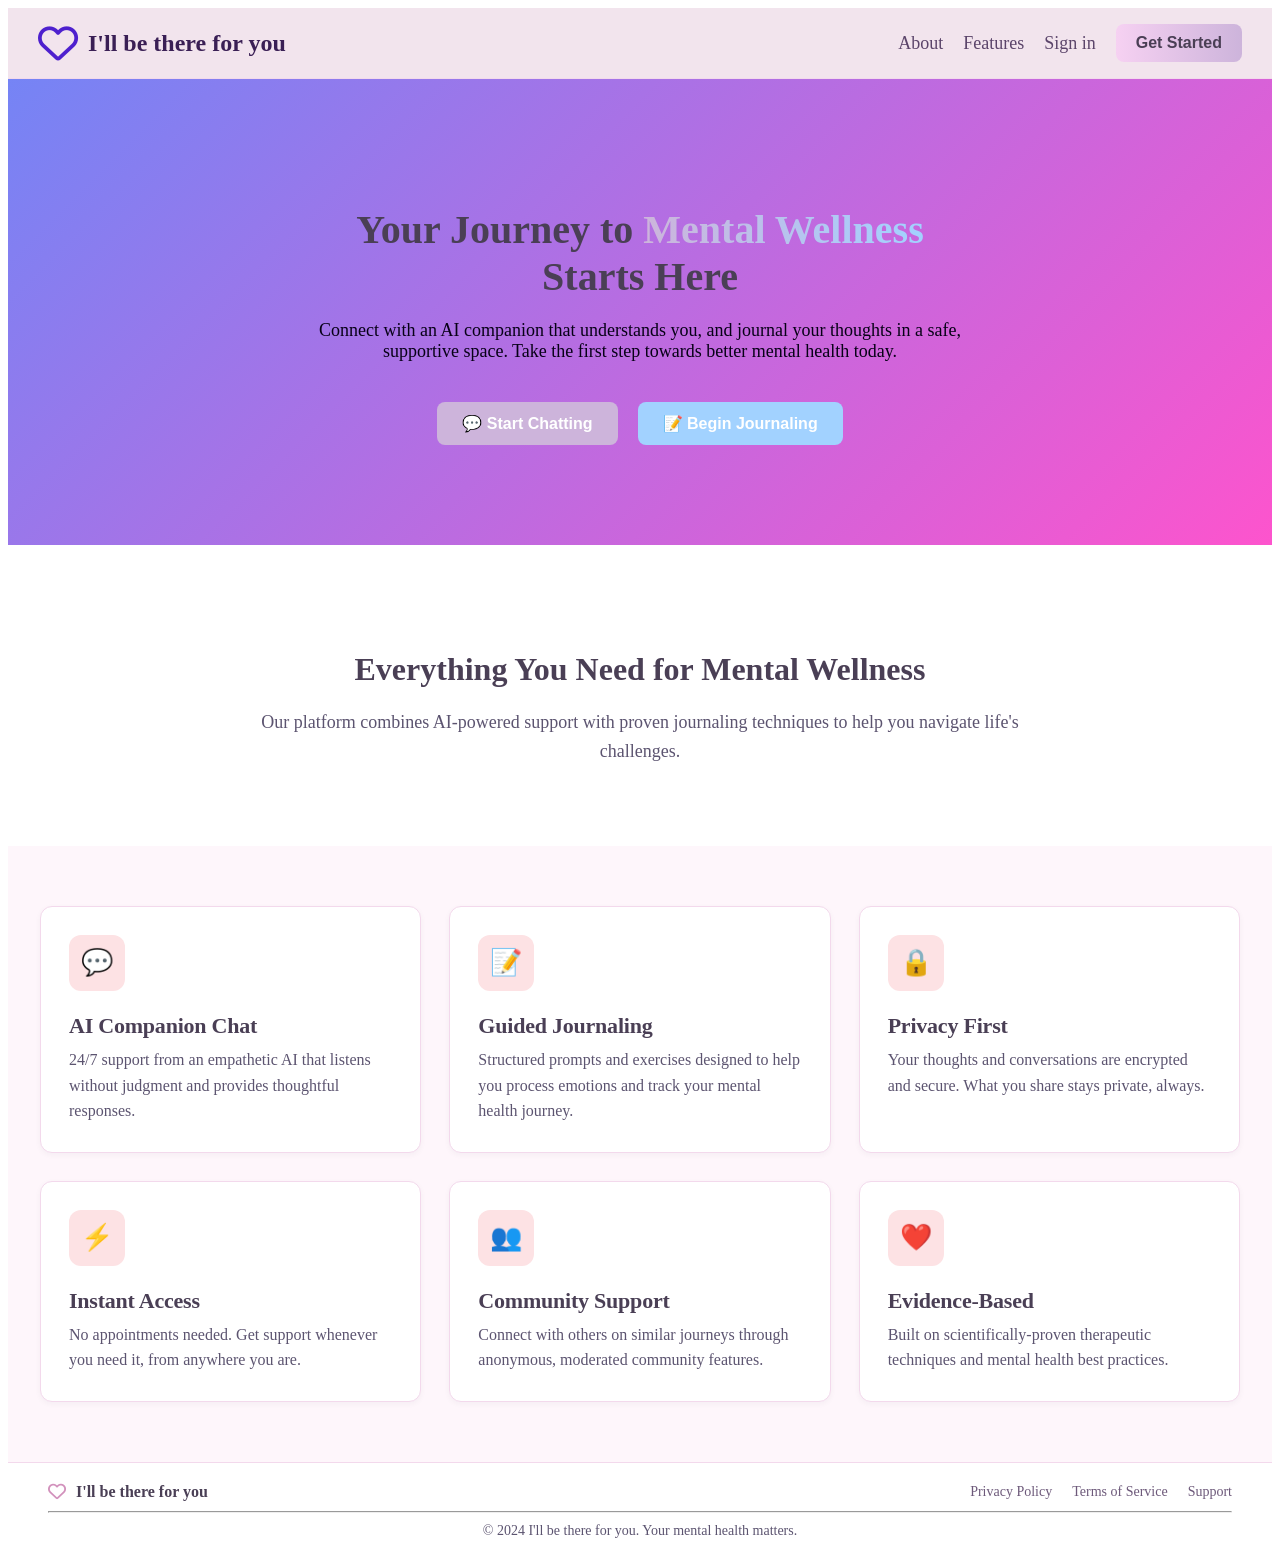
==== index.html @ af9c7880 "Add files via upload initial commit" ====
<!DOCTYPE html>
<html lang="en">
<head>
  <meta charset="UTF-8">
  <meta name="viewport" content="width=device-width, initial-scale=1.0">
  <title>I'll be there for you</title>
  <link rel="stylesheet" href="https://cdnjs.cloudflare.com/ajax/libs/font-awesome/6.4.0/css/all.min.css">
  <link rel="stylesheet" href="styles.css">
</head>
<body>
  <div class="topbar">
    <div class="heading">
      <i class="fa-regular fa-heart"></i>
      <h2>I'll be there for you</h2>
    </div>
    <div class="nav">
      <h3>About</h3>
      <h3>Features</h3>
      <h3>Sign in</h3>
      <button class="btn">Get Started</button>
    </div>
  </div>
  <div class="hero">
  <h1>Your Journey to <span>Mental Wellness</span><br>Starts Here</h1>
  <p>
    Connect with an AI companion that understands you, and journal your thoughts 
    in a safe, supportive space. Take the first step towards better mental health today.
  </p>
  <div class="hero-buttons">
<button class="chat-btn" onclick="window.location.href='chat.html'">💬 Start Chatting</button>
<button class="journal-btn" onclick="window.location.href='journal.html'">📝 Begin Journaling</button>
  </div>
</div>
<div class="section">
  <h2>Everything You Need for Mental Wellness</h2>
  <p>
    Our platform combines AI-powered support with proven journaling techniques 
    to help you navigate life's challenges.
  </p>
</div>
<div class="features-section">
  <div class="features">
    <div class="feature-card">
      <div class="icon">💬</div>
      <h3>AI Companion Chat</h3>
      <p>24/7 support from an empathetic AI that listens without judgment and provides thoughtful responses.</p>
    </div>
    <div class="feature-card">
      <div class="icon">📝</div>
      <h3>Guided Journaling</h3>
      <p>Structured prompts and exercises designed to help you process emotions and track your mental health journey.</p>
    </div>
    <div class="feature-card">
      <div class="icon">🔒</div>
      <h3>Privacy First</h3>
      <p>Your thoughts and conversations are encrypted and secure. What you share stays private, always.</p>
    </div>
    <div class="feature-card">
      <div class="icon">⚡</div>
      <h3>Instant Access</h3>
      <p>No appointments needed. Get support whenever you need it, from anywhere you are.</p>
    </div>
    <div class="feature-card">
      <div class="icon">👥</div>
      <h3>Community Support</h3>
      <p>Connect with others on similar journeys through anonymous, moderated community features.</p>
    </div>
    <div class="feature-card">
      <div class="icon">❤️</div>
      <h3>Evidence-Based</h3>
      <p>Built on scientifically-proven therapeutic techniques and mental health best practices.</p>
    </div>
  </div>
</div>
<footer>
  <div class="footer-container">
    <div class="footer-left">
      <i class="fa-regular fa-heart"></i>
      <span class="footer-title">I'll be there for you</span>
    </div>
    <div class="footer-links">
      <a href="#">Privacy Policy</a>
      <a href="#">Terms of Service</a>
      <a href="#">Support</a>
    </div>
  </div>
  <hr />
  <div class="footer-bottom">
    © 2024 I'll be there for you. Your mental health matters.
  </div>
</footer>


</body>
</html>
---- styles.css ----
/* Topbar */
.topbar {
  display: flex;
  align-items: center;
  justify-content: space-between;
  padding: 15px 30px;
  background: #f2e4ed; 
  border-bottom: 1px solid #f3d9ec;
}

.heading {
  display: flex;
  align-items: center;
  gap: 10px;
}

.heading i {
  color: #4e20ce; /* pastel purple-pink */
  font-size: 40px;
}

.heading h2 {
  margin: 0;
  font-size: 24px;
  font-weight: 600;
  color: #3a1f55;
}

.nav {
  display: flex;
  align-items: center;
  gap: 20px;
}

.nav h3 {
  margin: 0;
  font-size: 18px;
  font-weight: normal;
  cursor: pointer;
  color: #5b446a;
}

.nav h3:hover {
  color: #d291bc;
}

.btn {
  background: linear-gradient(90deg, #f6d1f2, #cdb4db);
  color: #4a3f55;
  font-size: 16px;
  font-weight: bold;
  border: none;
  padding: 10px 20px;
  border-radius: 8px;
  cursor: pointer;
  transition: transform 0.2s ease, opacity 0.2s ease;
}

.btn:hover {
  transform: translateY(-2px);
  opacity: 0.9;
}

/* Hero */
.hero {
  text-align: center;
  padding: 100px 20px;
  background: linear-gradient(135deg, #7584f5, #fd54cd);
}

.hero h1 {
  font-size: 40px;
  font-weight: 700;
  margin-bottom: 20px;
  color: #4a3f55;
}

.hero h1 span {
  background: linear-gradient(90deg, #cdb4db, #a2d2ff);
  -webkit-background-clip: text;
  -webkit-text-fill-color: transparent;
}

.hero p {
  font-size: 18px;
  color: #070117;
  max-width: 700px;
  margin: 0 auto 40px;
}

.hero-buttons {
  display: flex;
  justify-content: center;
  gap: 20px;
}

.chat-btn {
  background: #cdb4db;
  color: #fff;
  font-size: 16px;
  font-weight: bold;
  border: none;
  padding: 12px 25px;
  border-radius: 8px;
  cursor: pointer;
  transition: transform 0.2s ease, opacity 0.2s ease;
}

.chat-btn:hover {
  transform: translateY(-2px);
  opacity: 0.9;
}

.journal-btn {
  background: #a2d2ff;
  color: #fff;
  font-size: 16px;
  font-weight: bold;
  border: none;
  padding: 12px 25px;
  border-radius: 8px;
  cursor: pointer;
  transition: transform 0.2s ease, opacity 0.2s ease;
}

.journal-btn:hover {
  transform: translateY(-2px);
  opacity: 0.9;
}

/* Section */
.section {
  text-align: center;
  padding: 80px 20px;
  background: #fff;
}

.section h2 {
  font-size: 32px;
  font-weight: 700;
  color: #4a3f55;
  margin-bottom: 20px;
}

.section p {
  font-size: 18px;
  color: #5c5470;
  max-width: 800px;
  margin: 0 auto;
  line-height: 1.6;
}

/* Features */
.features-section {
  background: #fef6fb;
  padding: 60px 16px;
}

.features {
  max-width: 1200px;
  margin: 0 auto;
  display: grid;
  grid-template-columns: repeat(3, minmax(0, 1fr));
  gap: 28px;
}

@media (max-width: 1024px) {
  .features { grid-template-columns: repeat(2, minmax(0, 1fr)); }
}
@media (max-width: 640px) {
  .features { grid-template-columns: 1fr; }
}

.feature-card {
  background: #fff;
  border: 1px solid #f3d9ec;
  border-radius: 12px;
  padding: 28px;
  box-shadow: 0 2px 6px rgba(16, 24, 40, 0.04);
  transition: transform .18s ease, box-shadow .18s ease;
}
.feature-card:hover {
  transform: translateY(-3px);
  box-shadow: 0 6px 16px rgba(16, 24, 40, 0.08);
}

.feature-card .icon {
  width: 56px;
  height: 56px;
  border-radius: 12px;
  display: inline-flex;
  align-items: center;
  justify-content: center;
  font-size: 26px;
  margin-bottom: 14px;
  background: #fde2e4;
  color: #6d597a;
}

.feature-card h3 {
  margin: 8px 0 8px;
  font-size: 22px;
  font-weight: 700;
  color: #4a3f55;
  letter-spacing: -0.01em;
}

.feature-card p {
  margin: 0;
  font-size: 16px;
  line-height: 1.6;
  color: #5c5470;
}

/* Footer */
footer {
  background-color: #fff;
  padding: 20px 40px;
  border-top: 1px solid #f3d9ec;
}

.footer-container {
  display: flex;
  justify-content: space-between;
  align-items: center;
  margin-bottom: 10px;
}

.footer-left {
  display: flex;
  align-items: center;
  gap: 10px;
}

.footer-left i {
  color: #d291bc;
  font-size: 18px;
}

.footer-title {
  font-weight: bold;
  color: #4a3f55;
  font-size: 16px;
}

.footer-links {
  display: flex;
  gap: 20px;
}

.footer-links a {
  text-decoration: none;
  color: #6d597a;
  font-size: 14px;
}

.footer-links a:hover {
  text-decoration: underline;
}

.footer-bottom {
  text-align: center;
  font-size: 14px;
  color: #5c5470;
  margin-top: 10px;
}
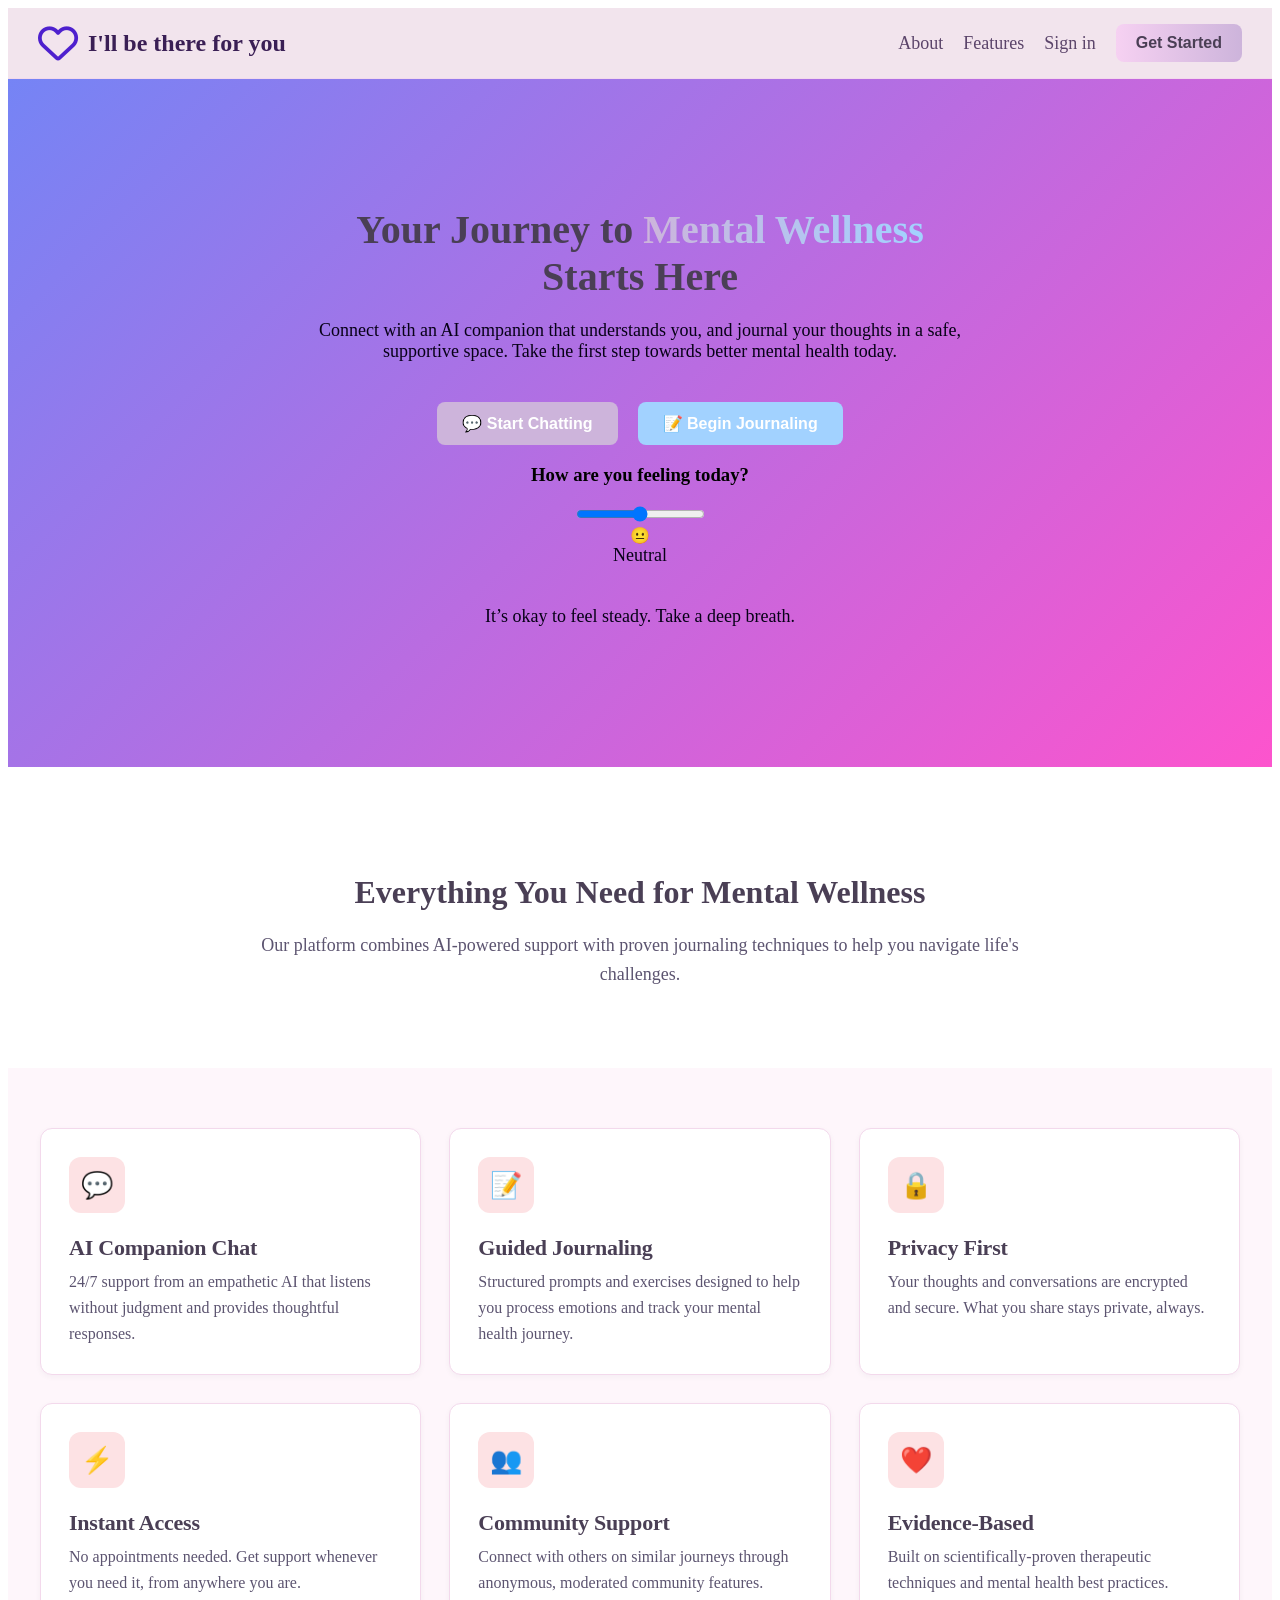
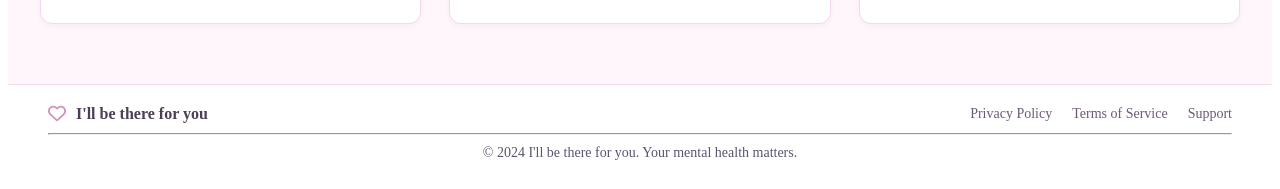
==== commit ece6dd80: "Update index.html main changes" ====
--- a/index.html
+++ b/index.html
@@ -30,6 +30,15 @@
 <button class="chat-btn" onclick="window.location.href='chat.html'">💬 Start Chatting</button>
 <button class="journal-btn" onclick="window.location.href='journal.html'">📝 Begin Journaling</button>
   </div>
+  <div class="mood-inline">
+  <h3 class="mood-title">How are you feeling today?</h3>
+
+  <input type="range" id="moodSlider" min="1" max="5" value="3" step="1" class="mood-slider" />
+
+  <div id="moodEmoji" class="mood-emoji">😐</div>
+  <p id="moodLabel" class="mood-label">Neutral</p>
+  <p id="moodMsg" class="mood-msg"></p>
+</div>
 </div>
 <div class="section">
   <h2>Everything You Need for Mental Wellness</h2>
@@ -89,10 +98,50 @@
     © 2024 I'll be there for you. Your mental health matters.
   </div>
 </footer>
+<script>
+  (function(){
+    const moods = {
+      1: {emoji:"😞", label:"Awful",  
+          msg:"Tough days happen. Be gentle with yourself."},
+      2: {emoji:"🙁", label:"Bad",    
+          msg:"Hang in there—tomorrow can be better."},
+      3: {emoji:"😐", label:"Neutral",
+          msg:"It’s okay to feel steady. Take a deep breath."},
+      4: {emoji:"😊", label:"Good",   
+          msg:"Glad to see you’re doing well! Keep it up."},
+      5: {emoji:"😁", label:"Great",  
+          msg:"Awesome! Share your positivity with someone today."}
+    };
 
+    const slider = document.getElementById("moodSlider");
+    const emoji  = document.getElementById("moodEmoji");
+    const label  = document.getElementById("moodLabel");
+    const msgBox = document.getElementById("moodMsg");
 
+    if (!slider) return;
+
+    function updateMood(val) {
+      const mood = moods[val];
+      emoji.textContent  = mood.emoji;
+      label.textContent  = mood.label;
+      msgBox.textContent = mood.msg;
+      localStorage.setItem("todayMood", val);
+    }
+    const saved = localStorage.getItem("todayMood");
+    if (saved) {
+      slider.value = saved;
+      updateMood(saved);
+    } else {
+      slider.value = 3; // Neutral
+      updateMood(3);
+    }
+
+    slider.addEventListener("input", e => updateMood(e.target.value));
+  })();
+</script>
 </body>
 </html>
 
 
 
+
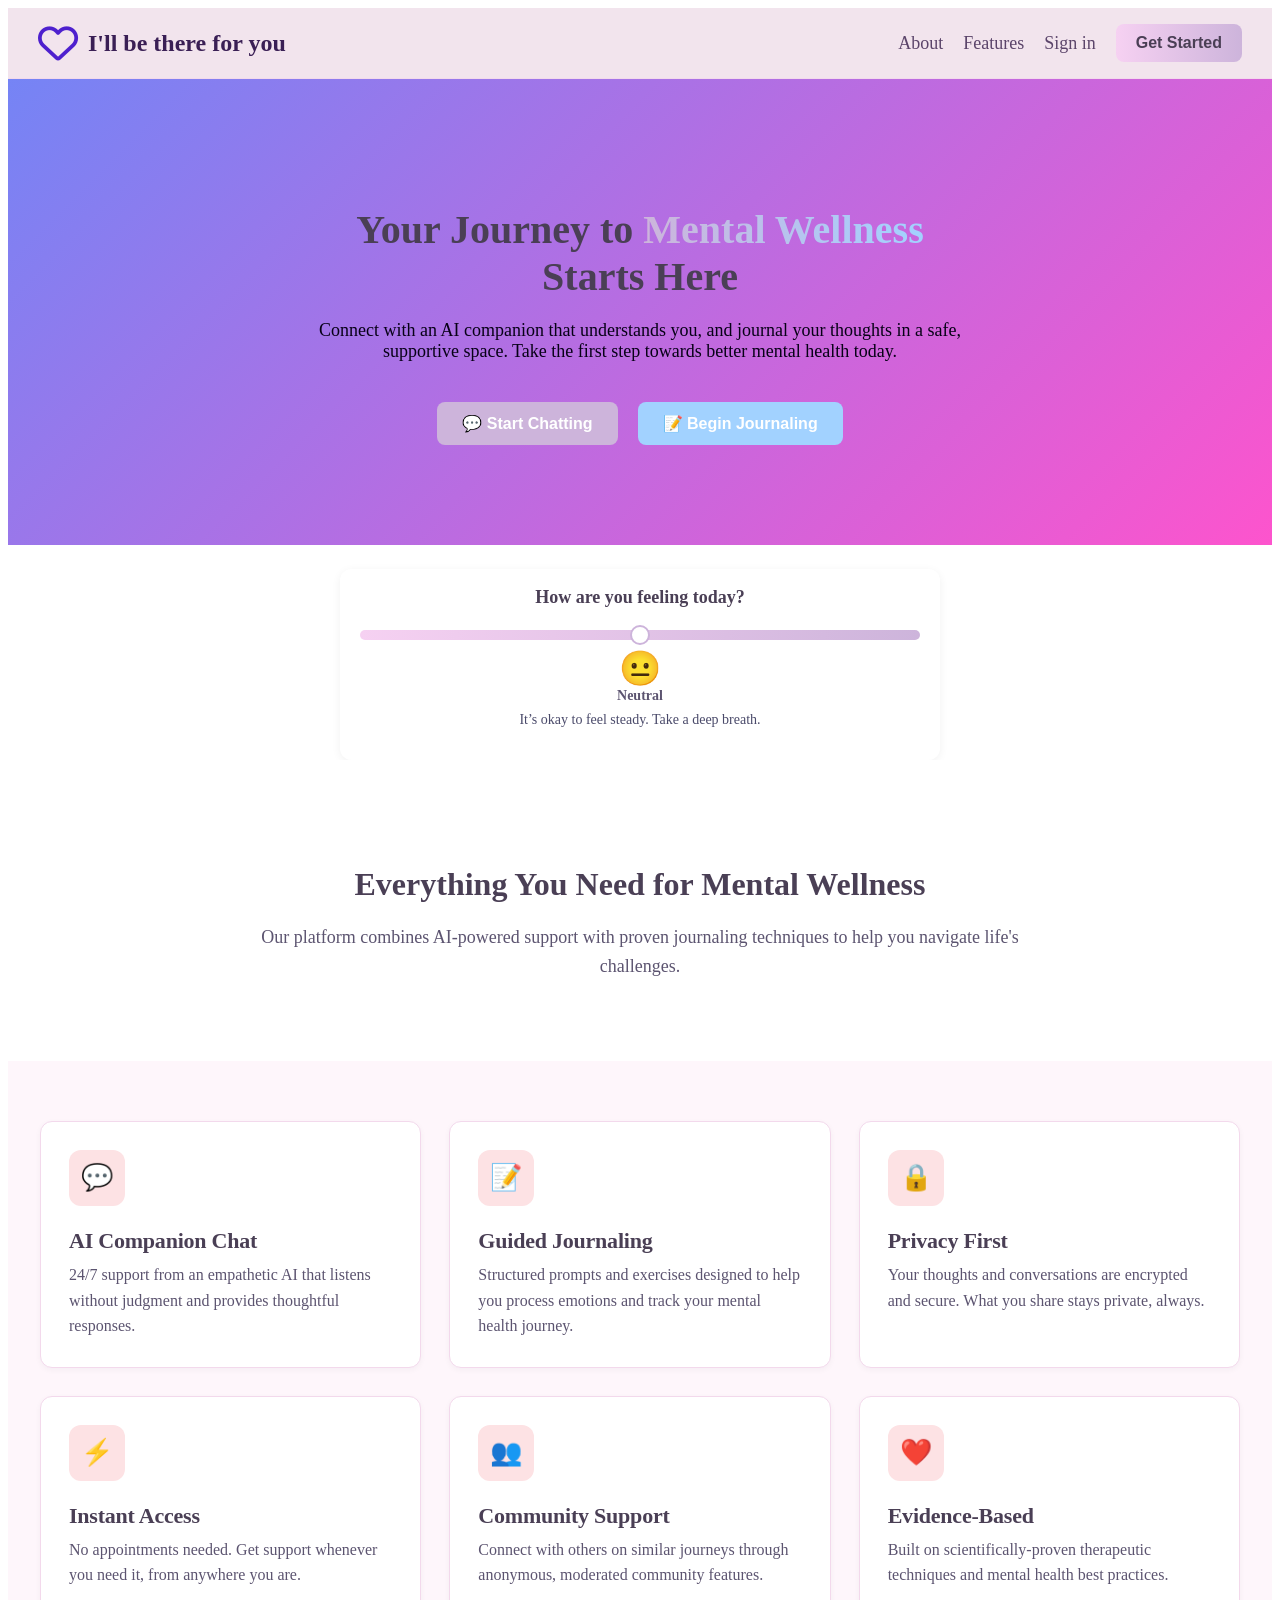
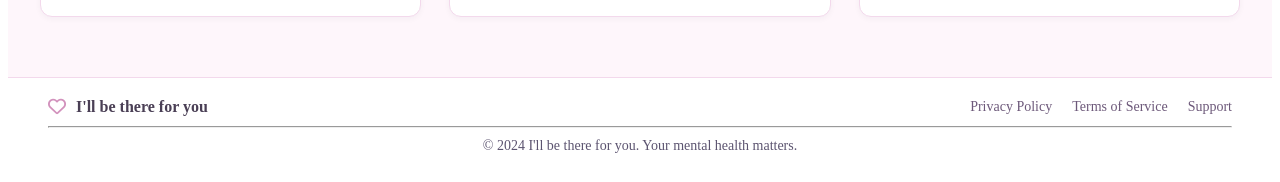
==== commit 244a7323: "Add files via upload" ====
--- a/index.html
+++ b/index.html
@@ -1,147 +1,148 @@
-<!DOCTYPE html>
-<html lang="en">
-<head>
-  <meta charset="UTF-8">
-  <meta name="viewport" content="width=device-width, initial-scale=1.0">
-  <title>I'll be there for you</title>
-  <link rel="stylesheet" href="https://cdnjs.cloudflare.com/ajax/libs/font-awesome/6.4.0/css/all.min.css">
-  <link rel="stylesheet" href="styles.css">
-</head>
-<body>
-  <div class="topbar">
-    <div class="heading">
-      <i class="fa-regular fa-heart"></i>
-      <h2>I'll be there for you</h2>
-    </div>
-    <div class="nav">
-      <h3>About</h3>
-      <h3>Features</h3>
-      <h3>Sign in</h3>
-      <button class="btn">Get Started</button>
-    </div>
-  </div>
-  <div class="hero">
-  <h1>Your Journey to <span>Mental Wellness</span><br>Starts Here</h1>
-  <p>
-    Connect with an AI companion that understands you, and journal your thoughts 
-    in a safe, supportive space. Take the first step towards better mental health today.
-  </p>
-  <div class="hero-buttons">
-<button class="chat-btn" onclick="window.location.href='chat.html'">💬 Start Chatting</button>
-<button class="journal-btn" onclick="window.location.href='journal.html'">📝 Begin Journaling</button>
-  </div>
-  <div class="mood-inline">
-  <h3 class="mood-title">How are you feeling today?</h3>
-
-  <input type="range" id="moodSlider" min="1" max="5" value="3" step="1" class="mood-slider" />
-
-  <div id="moodEmoji" class="mood-emoji">😐</div>
-  <p id="moodLabel" class="mood-label">Neutral</p>
-  <p id="moodMsg" class="mood-msg"></p>
-</div>
-</div>
-<div class="section">
-  <h2>Everything You Need for Mental Wellness</h2>
-  <p>
-    Our platform combines AI-powered support with proven journaling techniques 
-    to help you navigate life's challenges.
-  </p>
-</div>
-<div class="features-section">
-  <div class="features">
-    <div class="feature-card">
-      <div class="icon">💬</div>
-      <h3>AI Companion Chat</h3>
-      <p>24/7 support from an empathetic AI that listens without judgment and provides thoughtful responses.</p>
-    </div>
-    <div class="feature-card">
-      <div class="icon">📝</div>
-      <h3>Guided Journaling</h3>
-      <p>Structured prompts and exercises designed to help you process emotions and track your mental health journey.</p>
-    </div>
-    <div class="feature-card">
-      <div class="icon">🔒</div>
-      <h3>Privacy First</h3>
-      <p>Your thoughts and conversations are encrypted and secure. What you share stays private, always.</p>
-    </div>
-    <div class="feature-card">
-      <div class="icon">⚡</div>
-      <h3>Instant Access</h3>
-      <p>No appointments needed. Get support whenever you need it, from anywhere you are.</p>
-    </div>
-    <div class="feature-card">
-      <div class="icon">👥</div>
-      <h3>Community Support</h3>
-      <p>Connect with others on similar journeys through anonymous, moderated community features.</p>
-    </div>
-    <div class="feature-card">
-      <div class="icon">❤️</div>
-      <h3>Evidence-Based</h3>
-      <p>Built on scientifically-proven therapeutic techniques and mental health best practices.</p>
-    </div>
-  </div>
-</div>
-<footer>
-  <div class="footer-container">
-    <div class="footer-left">
-      <i class="fa-regular fa-heart"></i>
-      <span class="footer-title">I'll be there for you</span>
-    </div>
-    <div class="footer-links">
-      <a href="#">Privacy Policy</a>
-      <a href="#">Terms of Service</a>
-      <a href="#">Support</a>
-    </div>
-  </div>
-  <hr />
-  <div class="footer-bottom">
-    © 2024 I'll be there for you. Your mental health matters.
-  </div>
-</footer>
-<script>
-  (function(){
-    const moods = {
-      1: {emoji:"😞", label:"Awful",  
-          msg:"Tough days happen. Be gentle with yourself."},
-      2: {emoji:"🙁", label:"Bad",    
-          msg:"Hang in there—tomorrow can be better."},
-      3: {emoji:"😐", label:"Neutral",
-          msg:"It’s okay to feel steady. Take a deep breath."},
-      4: {emoji:"😊", label:"Good",   
-          msg:"Glad to see you’re doing well! Keep it up."},
-      5: {emoji:"😁", label:"Great",  
-          msg:"Awesome! Share your positivity with someone today."}
-    };
-
-    const slider = document.getElementById("moodSlider");
-    const emoji  = document.getElementById("moodEmoji");
-    const label  = document.getElementById("moodLabel");
-    const msgBox = document.getElementById("moodMsg");
-
-    if (!slider) return;
-
-    function updateMood(val) {
-      const mood = moods[val];
-      emoji.textContent  = mood.emoji;
-      label.textContent  = mood.label;
-      msgBox.textContent = mood.msg;
-      localStorage.setItem("todayMood", val);
-    }
-    const saved = localStorage.getItem("todayMood");
-    if (saved) {
-      slider.value = saved;
-      updateMood(saved);
-    } else {
-      slider.value = 3; // Neutral
-      updateMood(3);
-    }
-
-    slider.addEventListener("input", e => updateMood(e.target.value));
-  })();
-</script>
-</body>
-</html>
-
-
-
-
+<!DOCTYPE html>
+<html lang="en">
+<head>
+  <meta charset="UTF-8">
+  <meta name="viewport" content="width=device-width, initial-scale=1.0">
+  <title>I'll be there for you</title>
+  <link rel="stylesheet" href="https://cdnjs.cloudflare.com/ajax/libs/font-awesome/6.4.0/css/all.min.css">
+  <link rel="stylesheet" href="styles.css">
+</head>
+<body>
+  <div class="topbar">
+    <div class="heading">
+      <i class="fa-regular fa-heart"></i>
+      <h2>I'll be there for you</h2>
+    </div>
+    <div class="nav">
+      <h3>About</h3>
+      <h3>Features</h3>
+      <h3>Sign in</h3>
+      <button class="btn">Get Started</button>
+    </div>
+  </div>
+  <div class="hero">
+  <h1>Your Journey to <span>Mental Wellness</span><br>Starts Here</h1>
+  <p>
+    Connect with an AI companion that understands you, and journal your thoughts 
+    in a safe, supportive space. Take the first step towards better mental health today.
+  </p>
+  <div class="hero-buttons">
+<button class="chat-btn" onclick="window.location.href='chat.html'">💬 Start Chatting</button>
+<button class="journal-btn" onclick="window.location.href='journal.html'">📝 Begin Journaling</button>
+  </div>
+</div>
+<div class="mood-inline">
+  <h3 class="mood-title">How are you feeling today?</h3>
+
+  <input type="range" id="moodSlider" min="1" max="5" value="3" step="1" class="mood-slider" />
+
+  <div id="moodEmoji" class="mood-emoji">😐</div>
+  <p id="moodLabel" class="mood-label">Neutral</p>
+  <p id="moodMsg" class="mood-msg"></p>
+</div>
+
+
+<div class="section">
+  <h2>Everything You Need for Mental Wellness</h2>
+  <p>
+    Our platform combines AI-powered support with proven journaling techniques 
+    to help you navigate life's challenges.
+  </p>
+</div>
+<div class="features-section">
+  <div class="features">
+    <div class="feature-card">
+      <div class="icon">💬</div>
+      <h3>AI Companion Chat</h3>
+      <p>24/7 support from an empathetic AI that listens without judgment and provides thoughtful responses.</p>
+    </div>
+    <div class="feature-card">
+      <div class="icon">📝</div>
+      <h3>Guided Journaling</h3>
+      <p>Structured prompts and exercises designed to help you process emotions and track your mental health journey.</p>
+    </div>
+    <div class="feature-card">
+      <div class="icon">🔒</div>
+      <h3>Privacy First</h3>
+      <p>Your thoughts and conversations are encrypted and secure. What you share stays private, always.</p>
+    </div>
+    <div class="feature-card">
+      <div class="icon">⚡</div>
+      <h3>Instant Access</h3>
+      <p>No appointments needed. Get support whenever you need it, from anywhere you are.</p>
+    </div>
+    <div class="feature-card">
+      <div class="icon">👥</div>
+      <h3>Community Support</h3>
+      <p>Connect with others on similar journeys through anonymous, moderated community features.</p>
+    </div>
+    <div class="feature-card">
+      <div class="icon">❤️</div>
+      <h3>Evidence-Based</h3>
+      <p>Built on scientifically-proven therapeutic techniques and mental health best practices.</p>
+    </div>
+  </div>
+</div>
+<footer>
+  <div class="footer-container">
+    <div class="footer-left">
+      <i class="fa-regular fa-heart"></i>
+      <span class="footer-title">I'll be there for you</span>
+    </div>
+    <div class="footer-links">
+      <a href="#">Privacy Policy</a>
+      <a href="#">Terms of Service</a>
+      <a href="#">Support</a>
+    </div>
+  </div>
+  <hr />
+  <div class="footer-bottom">
+    © 2024 I'll be there for you. Your mental health matters.
+  </div>
+</footer>
+<script>
+  (function(){
+    const moods = {
+      1: {emoji:"😞", label:"Awful",  
+          msg:"Tough days happen. Be gentle with yourself."},
+      2: {emoji:"🙁", label:"Bad",    
+          msg:"Hang in there—tomorrow can be better."},
+      3: {emoji:"😐", label:"Neutral",
+          msg:"It’s okay to feel steady. Take a deep breath."},
+      4: {emoji:"😊", label:"Good",   
+          msg:"Glad to see you’re doing well! Keep it up."},
+      5: {emoji:"😁", label:"Great",  
+          msg:"Awesome! Share your positivity with someone today."}
+    };
+
+    const slider = document.getElementById("moodSlider");
+    const emoji  = document.getElementById("moodEmoji");
+    const label  = document.getElementById("moodLabel");
+    const msgBox = document.getElementById("moodMsg");
+
+    if (!slider) return;
+
+    function updateMood(val) {
+      const mood = moods[val];
+      emoji.textContent  = mood.emoji;
+      label.textContent  = mood.label;
+      msgBox.textContent = mood.msg;
+      localStorage.setItem("todayMood", val);
+    }
+    const saved = localStorage.getItem("todayMood");
+    if (saved) {
+      slider.value = saved;
+      updateMood(saved);
+    } else {
+      slider.value = 3; // Neutral
+      updateMood(3);
+    }
+
+    slider.addEventListener("input", e => updateMood(e.target.value));
+  })();
+</script>
+</body>
+</html>
+
+
+
--- a/styles.css
+++ b/styles.css
@@ -1,266 +1,340 @@
-/* Topbar */
-.topbar {
-  display: flex;
-  align-items: center;
-  justify-content: space-between;
-  padding: 15px 30px;
-  background: #f2e4ed; 
-  border-bottom: 1px solid #f3d9ec;
-}
-
-.heading {
-  display: flex;
-  align-items: center;
-  gap: 10px;
-}
-
-.heading i {
-  color: #4e20ce; /* pastel purple-pink */
-  font-size: 40px;
-}
-
-.heading h2 {
-  margin: 0;
-  font-size: 24px;
-  font-weight: 600;
-  color: #3a1f55;
-}
-
-.nav {
-  display: flex;
-  align-items: center;
-  gap: 20px;
-}
-
-.nav h3 {
-  margin: 0;
-  font-size: 18px;
-  font-weight: normal;
-  cursor: pointer;
-  color: #5b446a;
-}
-
-.nav h3:hover {
-  color: #d291bc;
-}
-
-.btn {
-  background: linear-gradient(90deg, #f6d1f2, #cdb4db);
-  color: #4a3f55;
-  font-size: 16px;
-  font-weight: bold;
-  border: none;
-  padding: 10px 20px;
-  border-radius: 8px;
-  cursor: pointer;
-  transition: transform 0.2s ease, opacity 0.2s ease;
-}
-
-.btn:hover {
-  transform: translateY(-2px);
-  opacity: 0.9;
-}
-
-/* Hero */
-.hero {
-  text-align: center;
-  padding: 100px 20px;
-  background: linear-gradient(135deg, #7584f5, #fd54cd);
-}
-
-.hero h1 {
-  font-size: 40px;
-  font-weight: 700;
-  margin-bottom: 20px;
-  color: #4a3f55;
-}
-
-.hero h1 span {
-  background: linear-gradient(90deg, #cdb4db, #a2d2ff);
-  -webkit-background-clip: text;
-  -webkit-text-fill-color: transparent;
-}
-
-.hero p {
-  font-size: 18px;
-  color: #070117;
-  max-width: 700px;
-  margin: 0 auto 40px;
-}
-
-.hero-buttons {
-  display: flex;
-  justify-content: center;
-  gap: 20px;
-}
-
-.chat-btn {
-  background: #cdb4db;
-  color: #fff;
-  font-size: 16px;
-  font-weight: bold;
-  border: none;
-  padding: 12px 25px;
-  border-radius: 8px;
-  cursor: pointer;
-  transition: transform 0.2s ease, opacity 0.2s ease;
-}
-
-.chat-btn:hover {
-  transform: translateY(-2px);
-  opacity: 0.9;
-}
-
-.journal-btn {
-  background: #a2d2ff;
-  color: #fff;
-  font-size: 16px;
-  font-weight: bold;
-  border: none;
-  padding: 12px 25px;
-  border-radius: 8px;
-  cursor: pointer;
-  transition: transform 0.2s ease, opacity 0.2s ease;
-}
-
-.journal-btn:hover {
-  transform: translateY(-2px);
-  opacity: 0.9;
-}
-
-/* Section */
-.section {
-  text-align: center;
-  padding: 80px 20px;
-  background: #fff;
-}
-
-.section h2 {
-  font-size: 32px;
-  font-weight: 700;
-  color: #4a3f55;
-  margin-bottom: 20px;
-}
-
-.section p {
-  font-size: 18px;
-  color: #5c5470;
-  max-width: 800px;
-  margin: 0 auto;
-  line-height: 1.6;
-}
-
-/* Features */
-.features-section {
-  background: #fef6fb;
-  padding: 60px 16px;
-}
-
-.features {
-  max-width: 1200px;
-  margin: 0 auto;
-  display: grid;
-  grid-template-columns: repeat(3, minmax(0, 1fr));
-  gap: 28px;
-}
-
-@media (max-width: 1024px) {
-  .features { grid-template-columns: repeat(2, minmax(0, 1fr)); }
-}
-@media (max-width: 640px) {
-  .features { grid-template-columns: 1fr; }
-}
-
-.feature-card {
-  background: #fff;
-  border: 1px solid #f3d9ec;
-  border-radius: 12px;
-  padding: 28px;
-  box-shadow: 0 2px 6px rgba(16, 24, 40, 0.04);
-  transition: transform .18s ease, box-shadow .18s ease;
-}
-.feature-card:hover {
-  transform: translateY(-3px);
-  box-shadow: 0 6px 16px rgba(16, 24, 40, 0.08);
-}
-
-.feature-card .icon {
-  width: 56px;
-  height: 56px;
-  border-radius: 12px;
-  display: inline-flex;
-  align-items: center;
-  justify-content: center;
-  font-size: 26px;
-  margin-bottom: 14px;
-  background: #fde2e4;
-  color: #6d597a;
-}
-
-.feature-card h3 {
-  margin: 8px 0 8px;
-  font-size: 22px;
-  font-weight: 700;
-  color: #4a3f55;
-  letter-spacing: -0.01em;
-}
-
-.feature-card p {
-  margin: 0;
-  font-size: 16px;
-  line-height: 1.6;
-  color: #5c5470;
-}
-
-/* Footer */
-footer {
-  background-color: #fff;
-  padding: 20px 40px;
-  border-top: 1px solid #f3d9ec;
-}
-
-.footer-container {
-  display: flex;
-  justify-content: space-between;
-  align-items: center;
-  margin-bottom: 10px;
-}
-
-.footer-left {
-  display: flex;
-  align-items: center;
-  gap: 10px;
-}
-
-.footer-left i {
-  color: #d291bc;
-  font-size: 18px;
-}
-
-.footer-title {
-  font-weight: bold;
-  color: #4a3f55;
-  font-size: 16px;
-}
-
-.footer-links {
-  display: flex;
-  gap: 20px;
-}
-
-.footer-links a {
-  text-decoration: none;
-  color: #6d597a;
-  font-size: 14px;
-}
-
-.footer-links a:hover {
-  text-decoration: underline;
-}
-
-.footer-bottom {
-  text-align: center;
-  font-size: 14px;
-  color: #5c5470;
-  margin-top: 10px;
-}
+/* Topbar */
+.topbar {
+  display: flex;
+  align-items: center;
+  justify-content: space-between;
+  padding: 15px 30px;
+  background: #f2e4ed; 
+  border-bottom: 1px solid #f3d9ec;
+}
+
+.heading {
+  display: flex;
+  align-items: center;
+  gap: 10px;
+}
+
+.heading i {
+  color: #4e20ce; /* pastel purple-pink */
+  font-size: 40px;
+}
+
+.heading h2 {
+  margin: 0;
+  font-size: 24px;
+  font-weight: 600;
+  color: #3a1f55;
+}
+
+.nav {
+  display: flex;
+  align-items: center;
+  gap: 20px;
+}
+
+.nav h3 {
+  margin: 0;
+  font-size: 18px;
+  font-weight: normal;
+  cursor: pointer;
+  color: #5b446a;
+}
+
+.nav h3:hover {
+  color: #d291bc;
+}
+
+.btn {
+  background: linear-gradient(90deg, #f6d1f2, #cdb4db);
+  color: #4a3f55;
+  font-size: 16px;
+  font-weight: bold;
+  border: none;
+  padding: 10px 20px;
+  border-radius: 8px;
+  cursor: pointer;
+  transition: transform 0.2s ease, opacity 0.2s ease;
+}
+
+.btn:hover {
+  transform: translateY(-2px);
+  opacity: 0.9;
+}
+
+/* Hero */
+.hero {
+  text-align: center;
+  padding: 100px 20px;
+  background: linear-gradient(135deg, #7584f5, #fd54cd);
+}
+
+.hero h1 {
+  font-size: 40px;
+  font-weight: 700;
+  margin-bottom: 20px;
+  color: #4a3f55;
+}
+
+.hero h1 span {
+  background: linear-gradient(90deg, #cdb4db, #a2d2ff);
+  -webkit-background-clip: text;
+  -webkit-text-fill-color: transparent;
+}
+
+.hero p {
+  font-size: 18px;
+  color: #070117;
+  max-width: 700px;
+  margin: 0 auto 40px;
+}
+
+.hero-buttons {
+  display: flex;
+  justify-content: center;
+  gap: 20px;
+}
+
+.chat-btn {
+  background: #cdb4db;
+  color: #fff;
+  font-size: 16px;
+  font-weight: bold;
+  border: none;
+  padding: 12px 25px;
+  border-radius: 8px;
+  cursor: pointer;
+  transition: transform 0.2s ease, opacity 0.2s ease;
+}
+
+.chat-btn:hover {
+  transform: translateY(-2px);
+  opacity: 0.9;
+}
+
+.journal-btn {
+  background: #a2d2ff;
+  color: #fff;
+  font-size: 16px;
+  font-weight: bold;
+  border: none;
+  padding: 12px 25px;
+  border-radius: 8px;
+  cursor: pointer;
+  transition: transform 0.2s ease, opacity 0.2s ease;
+}
+
+.journal-btn:hover {
+  transform: translateY(-2px);
+  opacity: 0.9;
+}
+
+/* Section */
+.section {
+  text-align: center;
+  padding: 80px 20px;
+  background: #fff;
+}
+
+.section h2 {
+  font-size: 32px;
+  font-weight: 700;
+  color: #4a3f55;
+  margin-bottom: 20px;
+}
+
+.section p {
+  font-size: 18px;
+  color: #5c5470;
+  max-width: 800px;
+  margin: 0 auto;
+  line-height: 1.6;
+}
+
+/* Features */
+.features-section {
+  background: #fef6fb;
+  padding: 60px 16px;
+}
+
+.features {
+  max-width: 1200px;
+  margin: 0 auto;
+  display: grid;
+  grid-template-columns: repeat(3, minmax(0, 1fr));
+  gap: 28px;
+}
+
+@media (max-width: 1024px) {
+  .features { grid-template-columns: repeat(2, minmax(0, 1fr)); }
+}
+@media (max-width: 640px) {
+  .features { grid-template-columns: 1fr; }
+}
+
+.feature-card {
+  background: #fff;
+  border: 1px solid #f3d9ec;
+  border-radius: 12px;
+  padding: 28px;
+  box-shadow: 0 2px 6px rgba(16, 24, 40, 0.04);
+  transition: transform .18s ease, box-shadow .18s ease;
+}
+.feature-card:hover {
+  transform: translateY(-3px);
+  box-shadow: 0 6px 16px rgba(16, 24, 40, 0.08);
+}
+
+.feature-card .icon {
+  width: 56px;
+  height: 56px;
+  border-radius: 12px;
+  display: inline-flex;
+  align-items: center;
+  justify-content: center;
+  font-size: 26px;
+  margin-bottom: 14px;
+  background: #fde2e4;
+  color: #6d597a;
+}
+
+.feature-card h3 {
+  margin: 8px 0 8px;
+  font-size: 22px;
+  font-weight: 700;
+  color: #4a3f55;
+  letter-spacing: -0.01em;
+}
+
+.feature-card p {
+  margin: 0;
+  font-size: 16px;
+  line-height: 1.6;
+  color: #5c5470;
+}
+
+/* Footer */
+footer {
+  background-color: #fff;
+  padding: 20px 40px;
+  border-top: 1px solid #f3d9ec;
+}
+
+.footer-container {
+  display: flex;
+  justify-content: space-between;
+  align-items: center;
+  margin-bottom: 10px;
+}
+
+.footer-left {
+  display: flex;
+  align-items: center;
+  gap: 10px;
+}
+
+.footer-left i {
+  color: #d291bc;
+  font-size: 18px;
+}
+
+.footer-title {
+  font-weight: bold;
+  color: #4a3f55;
+  font-size: 16px;
+}
+
+.footer-links {
+  display: flex;
+  gap: 20px;
+}
+
+.footer-links a {
+  text-decoration: none;
+  color: #6d597a;
+  font-size: 14px;
+}
+
+.footer-links a:hover {
+  text-decoration: underline;
+}
+
+.footer-bottom {
+  text-align: center;
+  font-size: 14px;
+  color: #5c5470;
+  margin-top: 10px;
+}
+/* --- Inline Mood Tracker (homepage) --- */
+.mood-inline {
+  max-width: 560px;
+  margin: 24px auto 0;
+  padding: 18px 20px;
+  border-radius: 12px;
+  background: rgba(255,255,255,0.8);
+  box-shadow: 0 2px 10px rgba(16, 24, 40, 0.06);
+  text-align: center;
+}
+
+.mood-title {
+  margin: 0 0 10px;
+  font-size: 18px;
+  font-weight: 700;
+  color: #4a3f55; /* matches your headings */
+}
+
+/* Slider track matches your .btn gradient (#f6d1f2 → #cdb4db) */
+.mood-slider {
+  -webkit-appearance: none;
+  appearance: none;
+  width: 100%;
+  height: 10px;
+  border-radius: 999px;
+  background: linear-gradient(90deg, #f6d1f2, #cdb4db);
+  outline: none;
+  margin: 12px 0 6px;
+  cursor: pointer;
+}
+
+/* Slider thumb (WebKit) */
+.mood-slider::-webkit-slider-thumb {
+  -webkit-appearance: none;
+  appearance: none;
+  width: 20px;
+  height: 20px;
+  border-radius: 50%;
+  background: #fff;
+  border: 2px solid #cdb4db;
+  transition: transform .2s ease;
+}
+.mood-slider::-webkit-slider-thumb:hover { transform: scale(1.12); }
+
+/* Slider thumb (Firefox) */
+.mood-slider::-moz-range-thumb {
+  width: 20px;
+  height: 20px;
+  border-radius: 50%;
+  background: #fff;
+  border: 2px solid #cdb4db;
+  transition: transform .2s ease;
+}
+.mood-slider::-moz-range-thumb:hover { transform: scale(1.12); }
+
+.mood-emoji {
+  font-size: 34px;
+  line-height: 1;
+  margin: 6px 0 2px;
+}
+
+.mood-label {
+  margin: 0;
+  font-size: 14px;
+  font-weight: 700;
+  color: #5c5470; /* matches your paragraph/card text tone */
+}
+
+.mood-msg {
+  margin-top: 8px;
+  font-size: 14px;
+  color: #4a4a6a;
+  font-weight: 500;
+}
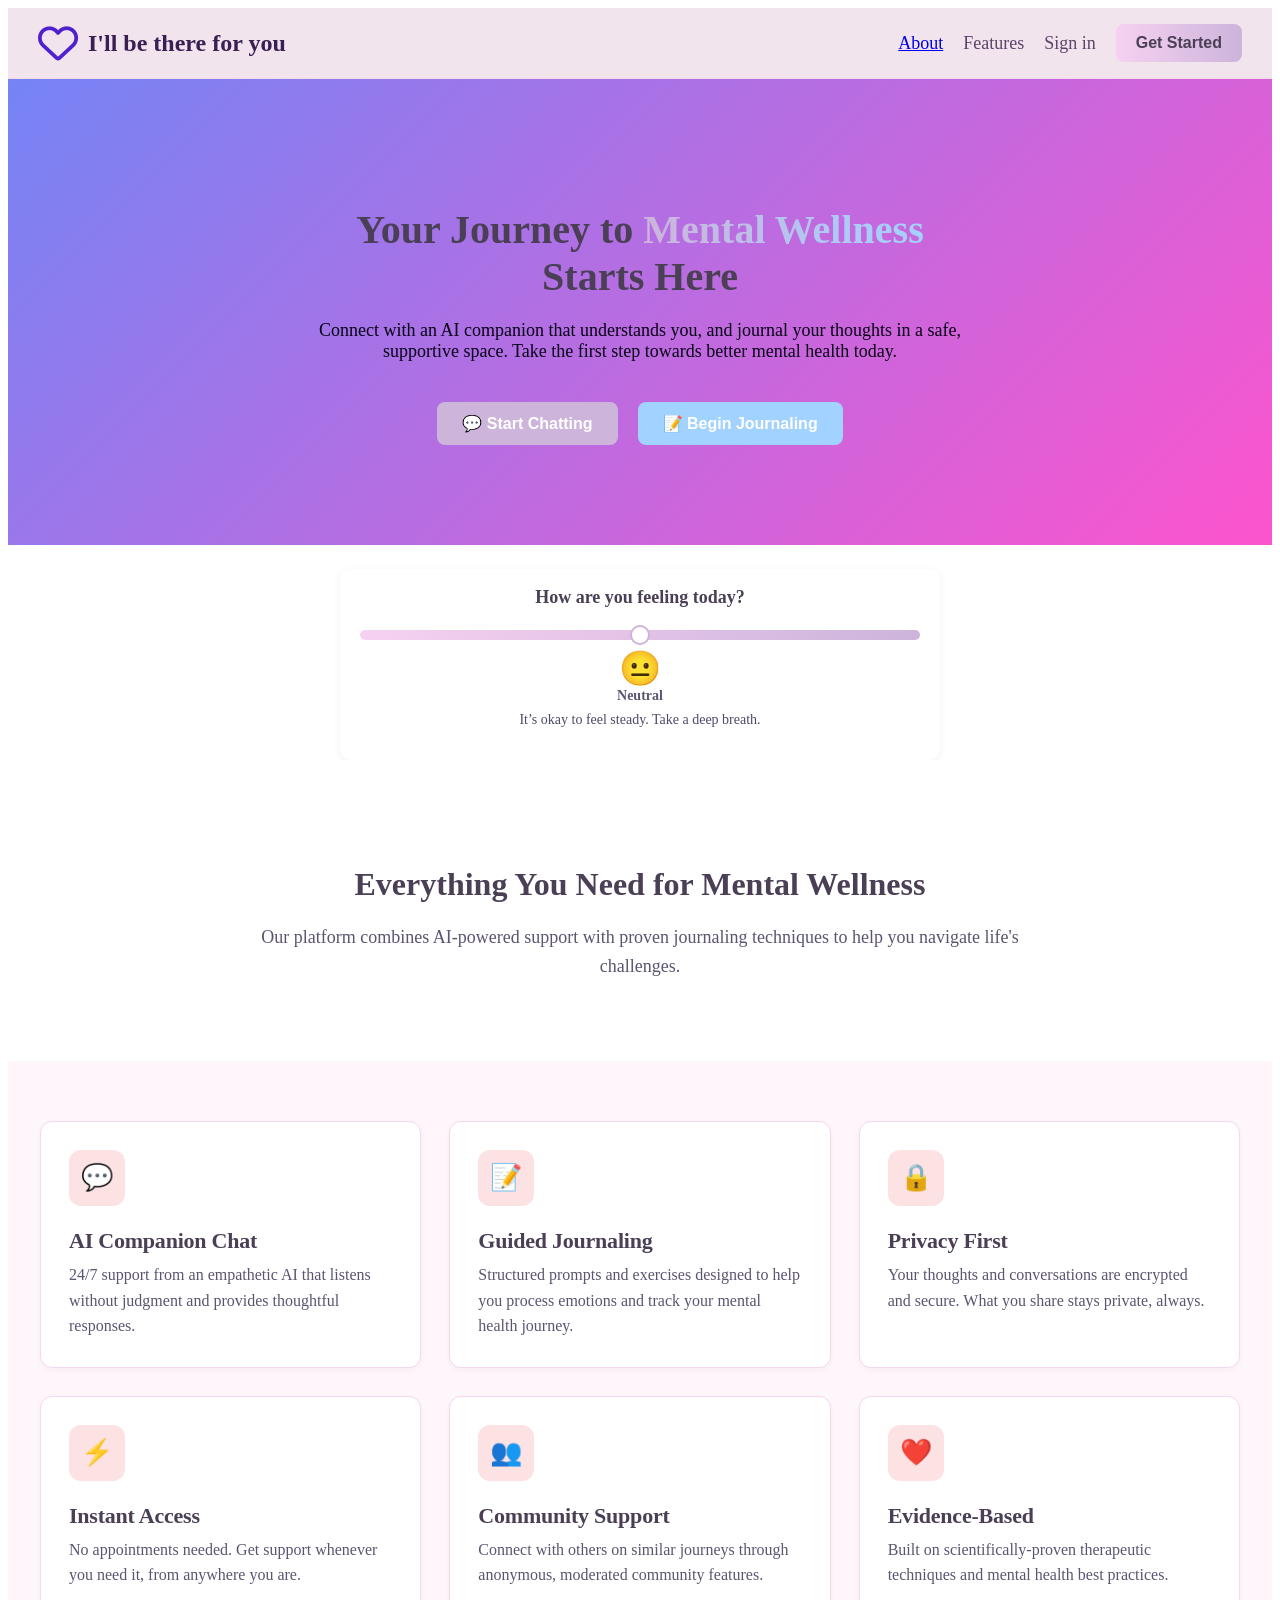
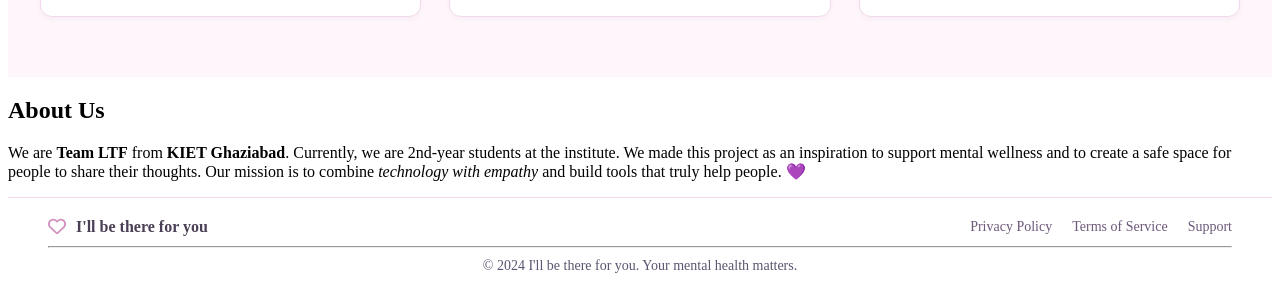
==== commit 00c2c397: "Update index.html" ====
--- a/index.html
+++ b/index.html
@@ -14,7 +14,7 @@
       <h2>I'll be there for you</h2>
     </div>
     <div class="nav">
-      <h3>About</h3>
+      <h3><a href="#about">About</a></h3>
       <h3>Features</h3>
       <h3>Sign in</h3>
       <button class="btn">Get Started</button>
@@ -83,6 +83,16 @@
     </div>
   </div>
 </div>
+  <div class="about-section" id="about">
+  <h2>About Us</h2>
+  <p>
+    We are <strong>Team LTF</strong> from <strong>KIET Ghaziabad</strong>.  
+    Currently, we are 2nd-year students at the institute.  
+    We made this project as an inspiration to support mental wellness and to create a safe space for people to share their thoughts.  
+    Our mission is to combine <em>technology with empathy</em> and build tools that truly help people. 💜
+  </p>
+</div>
+
 <footer>
   <div class="footer-container">
     <div class="footer-left">
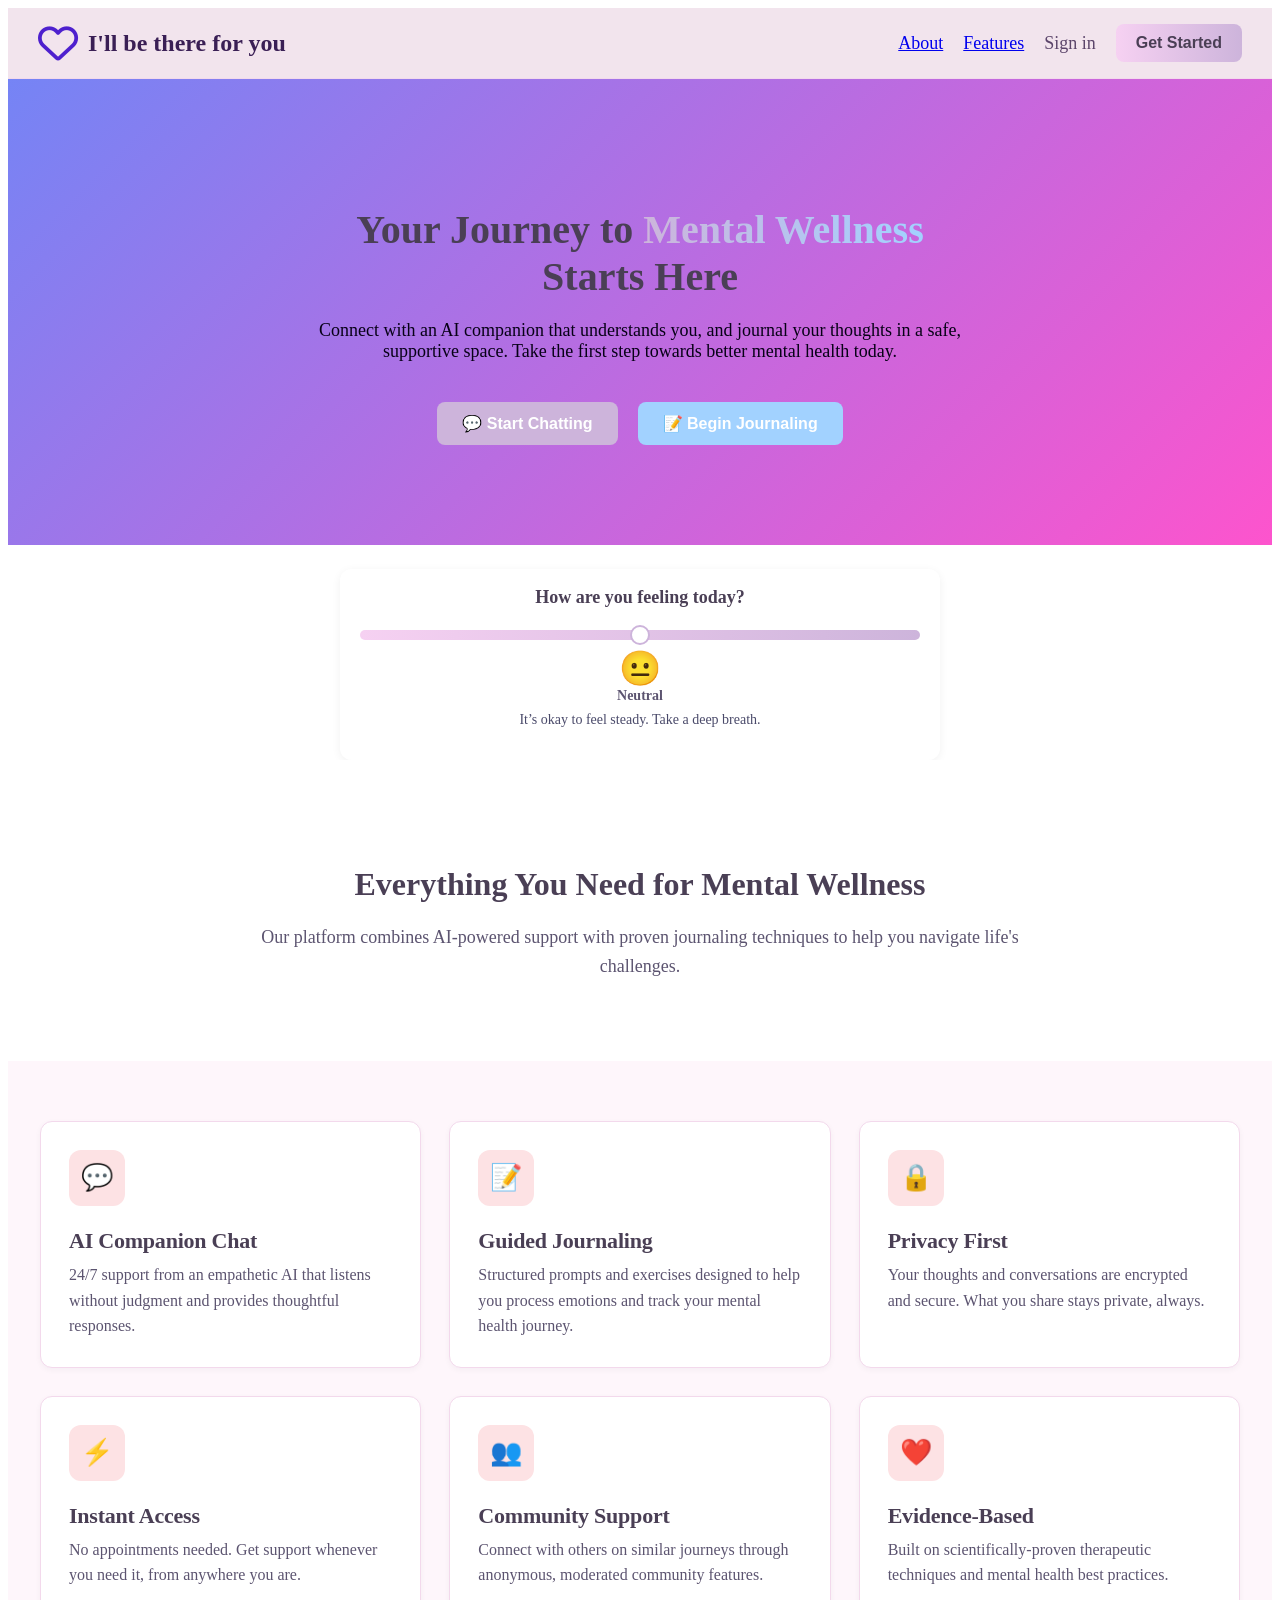
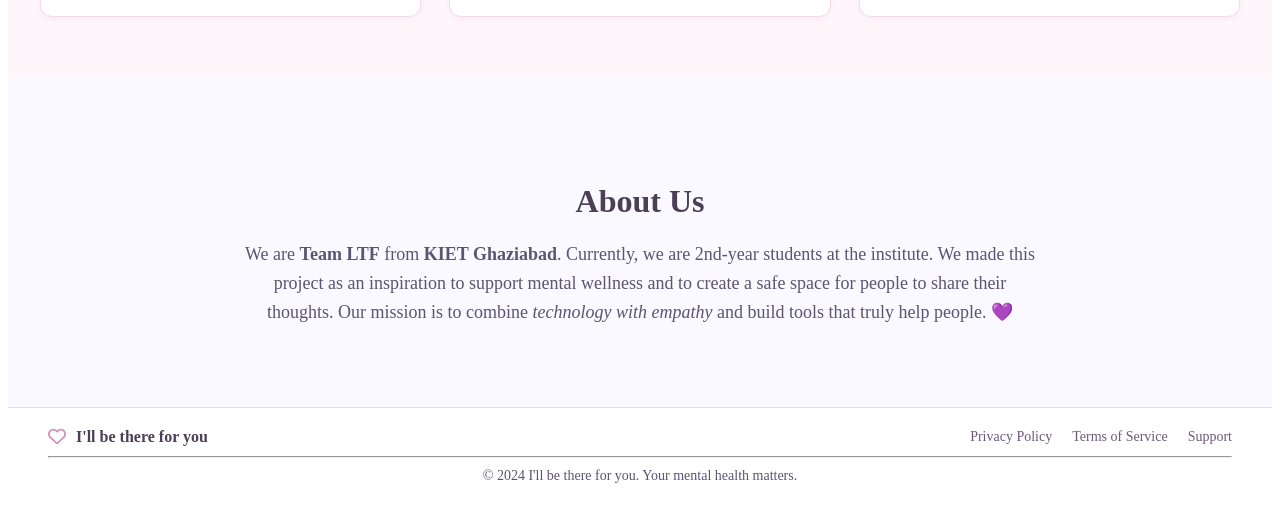
==== commit aeb9cec5: "Update index.html" ====
--- a/index.html
+++ b/index.html
@@ -15,7 +15,7 @@
     </div>
     <div class="nav">
       <h3><a href="#about">About</a></h3>
-      <h3>Features</h3>
+      <h3><a href="#features">Features</a></h3>
       <h3>Sign in</h3>
       <button class="btn">Get Started</button>
     </div>
@@ -49,7 +49,7 @@
     to help you navigate life's challenges.
   </p>
 </div>
-<div class="features-section">
+<div class="features-section" id="features">
   <div class="features">
     <div class="feature-card">
       <div class="icon">💬</div>
--- a/styles.css
+++ b/styles.css
@@ -338,3 +338,26 @@
   color: #4a4a6a;
   font-weight: 500;
 }
+.about-section {
+  text-align: center;
+  padding: 80px 20px;
+  background: #f9f9ff;
+}
+
+.about-section h2 {
+  font-size: 32px;
+  font-weight: 700;
+  color: #4a3f55;
+  margin-bottom: 20px;
+}
+
+.about-section p {
+  max-width: 800px;
+  margin: 0 auto;
+  font-size: 18px;
+  line-height: 1.6;
+  color: #5c5470;
+}
+html {
+  scroll-behavior: smooth;
+}
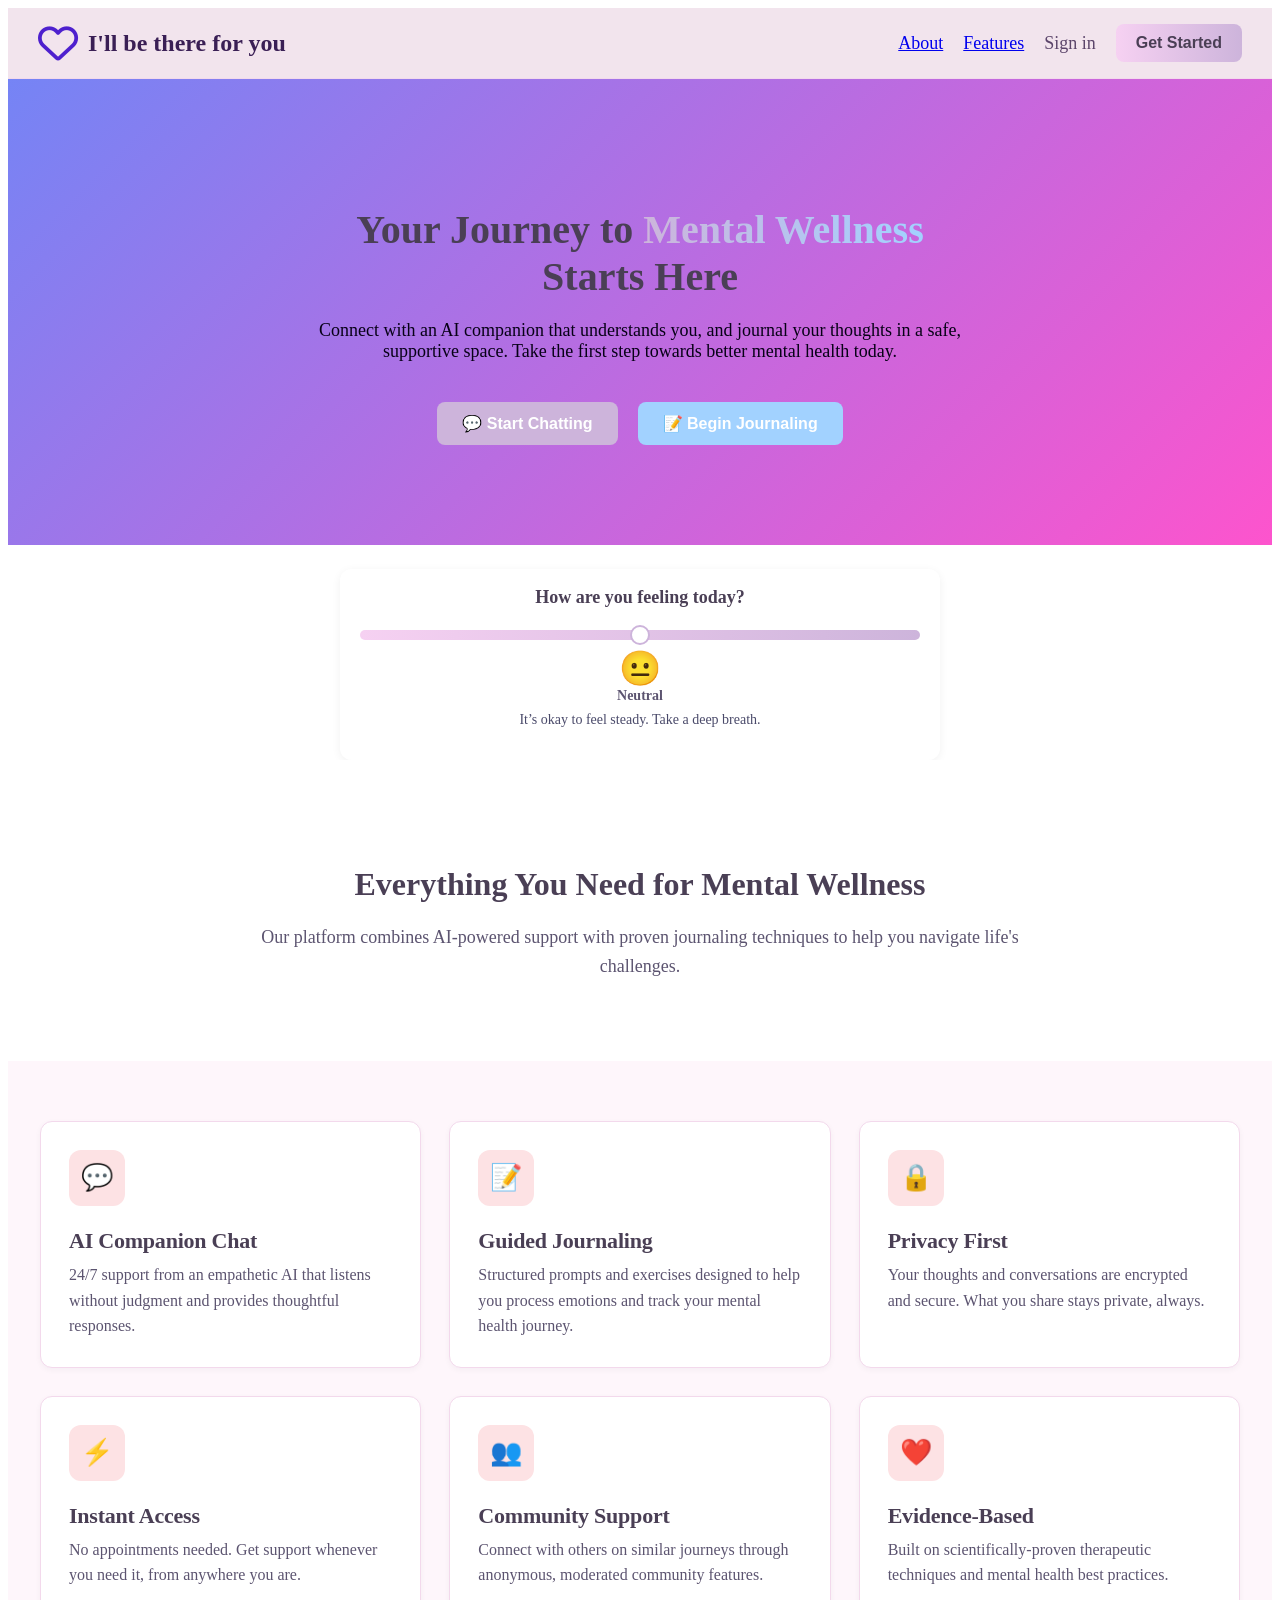
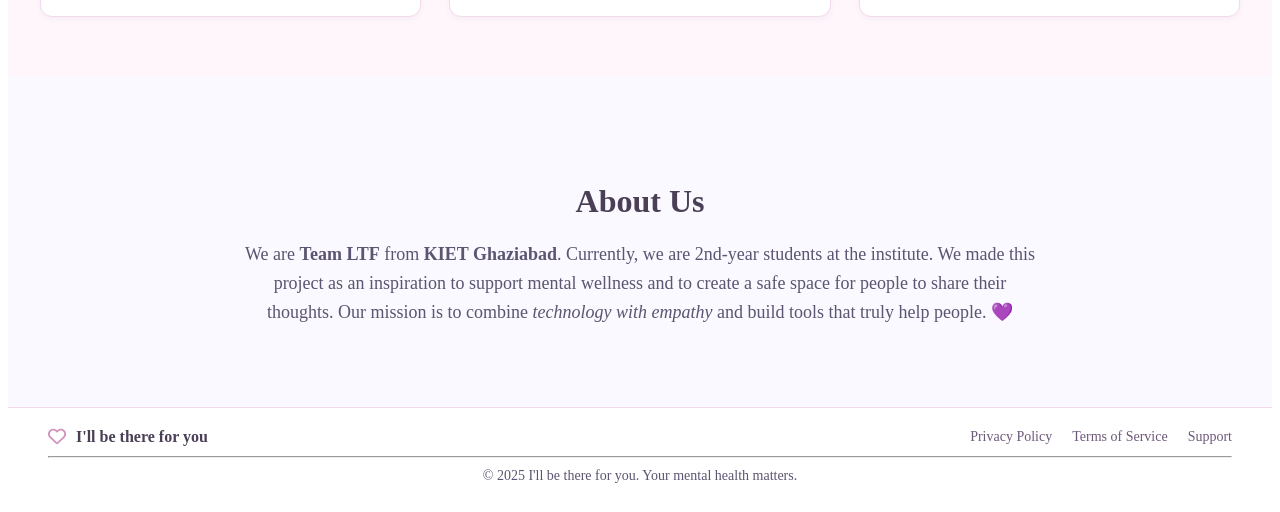
==== commit 4690dd29: "Update index.html" ====
--- a/index.html
+++ b/index.html
@@ -17,7 +17,7 @@
       <h3><a href="#about">About</a></h3>
       <h3><a href="#features">Features</a></h3>
       <h3>Sign in</h3>
-      <button class="btn">Get Started</button>
+      <button class="btn" onclick="window.location.href='chat.html'">Get Started</button>
     </div>
   </div>
   <div class="hero">
@@ -107,7 +107,7 @@
   </div>
   <hr />
   <div class="footer-bottom">
-    © 2024 I'll be there for you. Your mental health matters.
+    © 2025 I'll be there for you. Your mental health matters.
   </div>
 </footer>
 <script>
